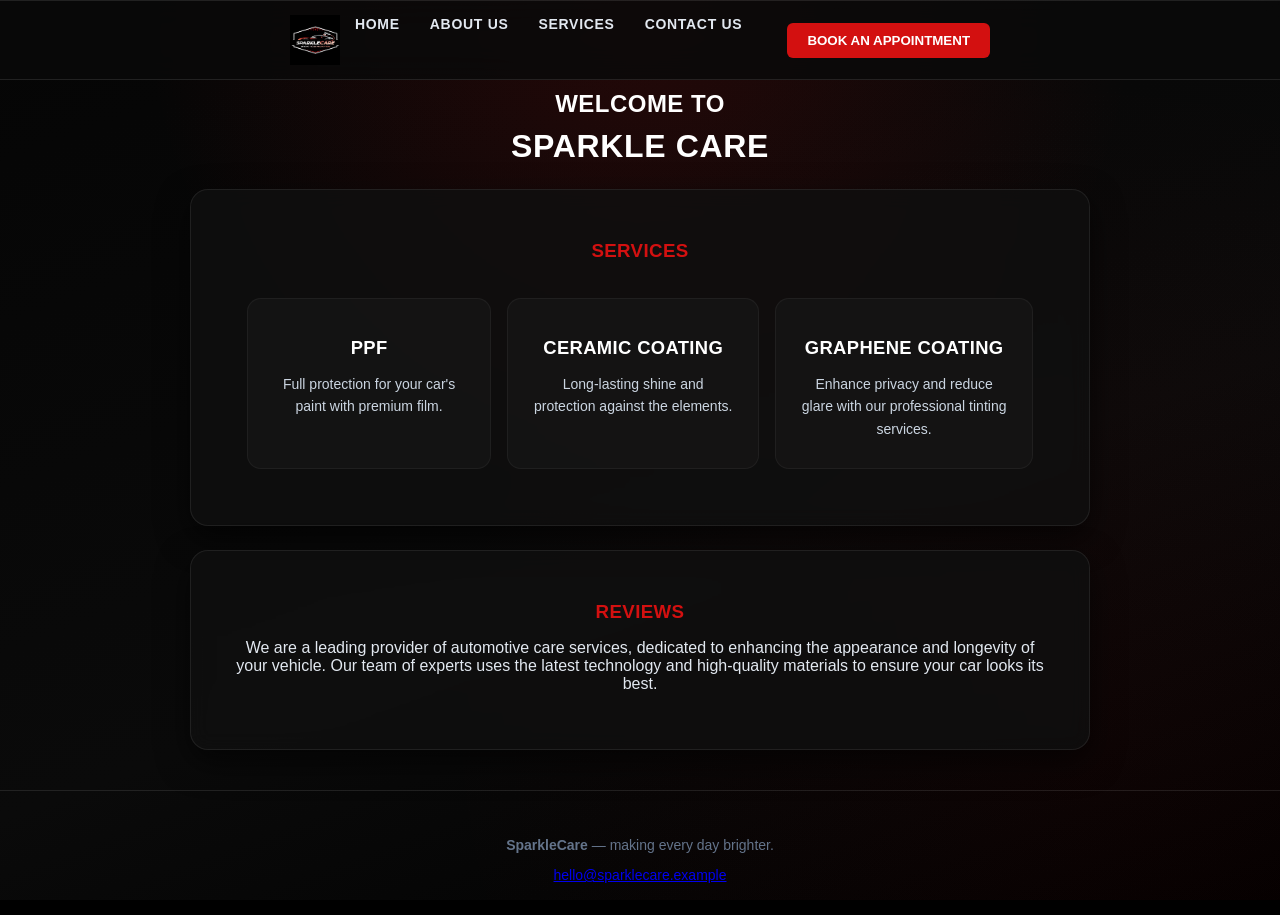
==== index.html @ bd1936d0 "Add all project files" ====
<html>
<head>
    <title>Home Page</title>     
    <link rel="stylesheet" href="home.css">   
</head>
<body>

    <NAV>
        <UL>
          <img src="logo.jpg" alt="Sparkle Care logo " class="logoheader">
            <LI><A HREF="HOME.HTML">Home</A></LI>
            <LI><A HREF="about.html">About Us</A></LI>
            <LI><A HREF="SERVICES.HTML">Services</A></LI>
            <LI><A HREF="CONTACT.HTML">Contact Us</A></LI>
        </UL>                 
         <button ><a href="BOOKING.HTML">Book an Appointment</a></button>
    </NAV>

    <DIV>
        <H2 >WELCOME TO </H2>
        <H1>SPARKLE CARE</H1>
    </DIV>

    <div class="services">
        <h3>SERVICES</h3>
        <table>
            <tr>
            <td>
                <h3>PPF</h3>
                <p>Full protection for your car's paint with premium film.<br></p>
            </td>
            <td>
                <h3>CERAMIC COATING</h3>
                <p>Long-lasting shine and protection against the elements.<br></p>
            </td>
            <td>
                <h3>GRAPHENE COATING</h3>
                <p>Enhance privacy and reduce glare with our professional tinting services.<br></p>
            </td>
        </tr>
        </table>
    </div>
    <div class="reviews">
     <h3>REVIEWS</h3>
       <p>We are a leading provider of automotive care services, dedicated to enhancing the appearance and longevity of your vehicle. Our team of experts uses the latest technology and high-quality materials to ensure your car looks its best.</p>
    </div>

 <footer id="contact">
    <div class="container footer-content">
      <p><strong>SparkleCare</strong> — making every day brighter.</p>
      
      <a href="mailto:hello@sparklecare.example">hello@sparklecare.example</a>
    </div>
  </footer>
</body>
</html>
---- home.css ----
/* ===== General Reset & Media Scaling ===== */
* {
    box-sizing: border-box;
}

body {
    margin: 0;
    font-family: 'Inter', Arial, Helvetica, sans-serif;
    color: #e2e8f0; 
    min-height: 100vh;
    position: relative;
    background: #000000; 
}

/* Deep black background with subtle crimson glow */
body::before {
    content: "";
    position: fixed;
    inset: 0;
    background:
        radial-gradient(circle at 50% 0%, rgba(211, 16, 16, 0.15), transparent 45%),
        radial-gradient(circle at 85% 80%, rgba(211, 16, 16, 0.05), transparent 50%),
        linear-gradient(160deg, #050505 0%, #0a0a0a 60%, #000000 100%);
    z-index: -1;
}

/* ===== Logo Header ===== */
.logo-header {
    text-align: center;
    padding: 20px 20px 10px;
    background: #000000;
}

.main-logo {
    max-width: 320px; /* Adjust size based on preference */
    height: auto;
    display: block;
    margin: 0 auto;
}
#logo {
    height: 44px;
    width: auto;
    display: block;
}
#logoheader {
    height: 25px;
    width: auto;
    display: block;
}
/* Enlarge & Center Main Imagery/Media Horizontally & Vertically */


.featured-reel {
    max-width: 450px;
    aspect-ratio: 9 / 16;
    padding: 0;
    background: transparent;
    box-shadow: none;
    border: none;
}

h1, h2, h3 {
    font-family: 'Oswald', Arial, Helvetica, sans-serif;
    letter-spacing: 0.02em;
    text-align: center;
    margin: 10px 0;
}

h1, h2 { color: #ffffff; }
h3 { color: #d31010; /* Crimson Red from Logo */ }

/* ===== Navigation Bar ===== */
nav {
    background: rgba(10, 10, 10, 0.85);
    backdrop-filter: blur(16px);
    -webkit-backdrop-filter: blur(16px);
    border-bottom: 1px solid rgba(255, 255, 255, 0.1);
    border-top: 1px solid rgba(255, 255, 255, 0.1);
    padding: 14px 28px;
    display: flex;
    align-items: center;
    justify-content: center;
    position: sticky;
    top: 0;
    z-index: 100;
}

nav ul {
    list-style-type: none;
    margin: 0;
    padding: 0;
    display: flex;
}

nav ul li { margin: 0 15px; }

nav ul li a {
    text-decoration: none;
    color: #e2e8f0;
    font-weight: 600;
    letter-spacing: 0.05em;
    text-transform: uppercase;
    font-size: 14px;
    transition: color 0.25s ease;
}

nav ul li a:hover { color: #d31010; }

nav button {
    margin-left: 30px;
    padding: 10px 20px;
    background-color: #d31010;
    color: #ffffff;
    border: none;
    border-radius: 6px;
    font-weight: bold;
    text-transform: uppercase;
    cursor: pointer;
    transition: all 0.3s ease;
}
nav button a { color: #ffffff; text-decoration: none; }
nav button:hover { background-color: #ff1a1a; transform: translateY(-1px); box-shadow: 0 4px 12px rgba(211, 16, 16, 0.4); }

/* ===== Hero ===== */
.hero {
    text-align: center;
    padding: 40px 20px 30px;
}

.eyebrow {
    text-transform: uppercase;
    letter-spacing: 0.15em;
    font-size: 13px;
    color: #d31010;
    font-weight: 700;
    margin-bottom: 6px;
}

.subtitle {
    max-width: 560px;
    margin: 12px auto 0;
    color: #94a3b8;
    line-height: 1.6;
}

.divider {
    width: 60px;
    height: 3px;
    background: #d31010;
    border-radius: 2px;
    margin-top: 20px;
}

/* ===== Shared Container Layout ===== */
.services, .reviews, .booking-form, .location-contact, .instagram {
    margin: 24px auto;
    padding: 40px;
    max-width: 900px;
    text-align: center;
    background: rgba(15, 15, 15, 0.8);
    backdrop-filter: blur(10px);
    -webkit-backdrop-filter: blur(10px);
    border: 1px solid rgba(255, 255, 255, 0.08);
    border-radius: 18px;
    box-shadow: 0 12px 32px rgba(0, 0, 0, 0.6);
}

/* ===== Services Table & Cards ===== */
table {
    width: 100%;
    margin: 20px auto 0;
    border-collapse: separate;
    border-spacing: 16px;
    text-align: center;
}

table td {
    padding: 28px 24px;
    border-radius: 14px;
    background: rgba(25, 25, 25, 0.6);
    border: 1px solid rgba(255, 255, 255, 0.05);
    max-width: 300px;
    vertical-align: top;
    transition: all 0.3s ease;
}

table td:hover {
    transform: translateY(-6px);
    box-shadow: 0 12px 28px rgba(211, 16, 16, 0.2);
    background: rgba(30, 30, 30, 0.9);
    border-color: rgba(211, 16, 16, 0.5);
}

table h3 {
    margin-bottom: 12px;
    color: #ffffff;
    font-size: 1.15rem;
}

table p {
    font-size: 14px;
    color: #cbd5e1;
    line-height: 1.6;
}

/* ===== Form UI ===== */
.booking-form form {
    max-width: 600px;
    margin: 24px auto 0;
    text-align: left;
}

.form-grid {
    display: grid;
    grid-template-columns: 1fr 1fr;
    gap: 20px;
}

.field-full { grid-column: 1 / -1; }

.booking-form label {
    font-weight: 600;
    color: #f8fafc;
    display: block;
    margin-bottom: 8px;
    font-size: 14px;
}

.required { color: #d31010; }

.booking-form input,
.booking-form select,
.booking-form textarea {
    width: 100%;
    padding: 12px 14px;
    border: 1px solid #334155;
    border-radius: 8px;
    background: #0f172a;
    color: #f8fafc;
    font-family: 'Inter', Arial, sans-serif;
    transition: all 0.2s ease;
}

.booking-form input::placeholder,
.booking-form textarea::placeholder {
    color: #64748b;
}

.booking-form input:focus,
.booking-form select:focus,
.booking-form textarea:focus {
    outline: none;
    border-color: #d31010;
    background: #000000;
    box-shadow: 0 0 0 3px rgba(211, 16, 16, 0.25);
}

.hint {
    font-size: 12px;
    color: #94a3b8;
    margin-top: 6px;
}

.booking-form button, .location-contact button {
    padding: 14px 28px;
    background: #d31010;
    border: none;
    border-radius: 8px;
    font-weight: 700;
    text-transform: uppercase;
    letter-spacing: 0.05em;
    color: #ffffff;
    cursor: pointer;
    transition: background-color 0.25s ease, transform 0.2s ease;
    width: 100%;
}

.booking-form button:hover, .location-contact button:hover {
    background-color: #ff1a1a;
    transform: translateY(-2px);
    box-shadow: 0 4px 12px rgba(211, 16, 16, 0.4);
}

/* ===== Location & Contact ===== */
.location-contact .action-buttons {
    display: flex;
    justify-content: center;
    flex-wrap: wrap;
    gap: 16px;
    margin-top: 24px;
}

.btn-link, .location-contact button {
    display: inline-block;
    width: auto;
    min-width: 160px;
}

.btn-link.secondary, .location-contact .secondary {
    background: transparent;
    color: #ffffff;
    border: 1px solid #d31010;
}

.btn-link.secondary:hover, .location-contact .secondary:hover {
    background: rgba(211, 16, 16, 0.1);
    color: #ffffff;
}

/* ===== Footer ===== */
footer {
    text-align: center;
    padding: 32px 24px;
    color: #64748b;
    font-size: 14px;
    border-top: 1px solid rgba(255, 255, 255, 0.1);
    margin-top: 40px;
}

/* ===== Responsive Mobile Scaling ===== */
@media (max-width: 640px) {
    .form-grid { grid-template-columns: 1fr; }
    table, table tbody, table tr, table td {
        display: block;
        width: 100%;
        max-width: none;
    }
    table td { margin-bottom: 16px; }
    .services, .reviews, .booking-form, .location-contact {
        margin: 16px;
        padding: 24px 18px;
    }
    nav { flex-direction: column; gap: 10px; }
    nav button { margin-left: 0; margin-top: 10px; }
}
.logoheader {
    height: 50px;
    width: auto;
    display: block;
}
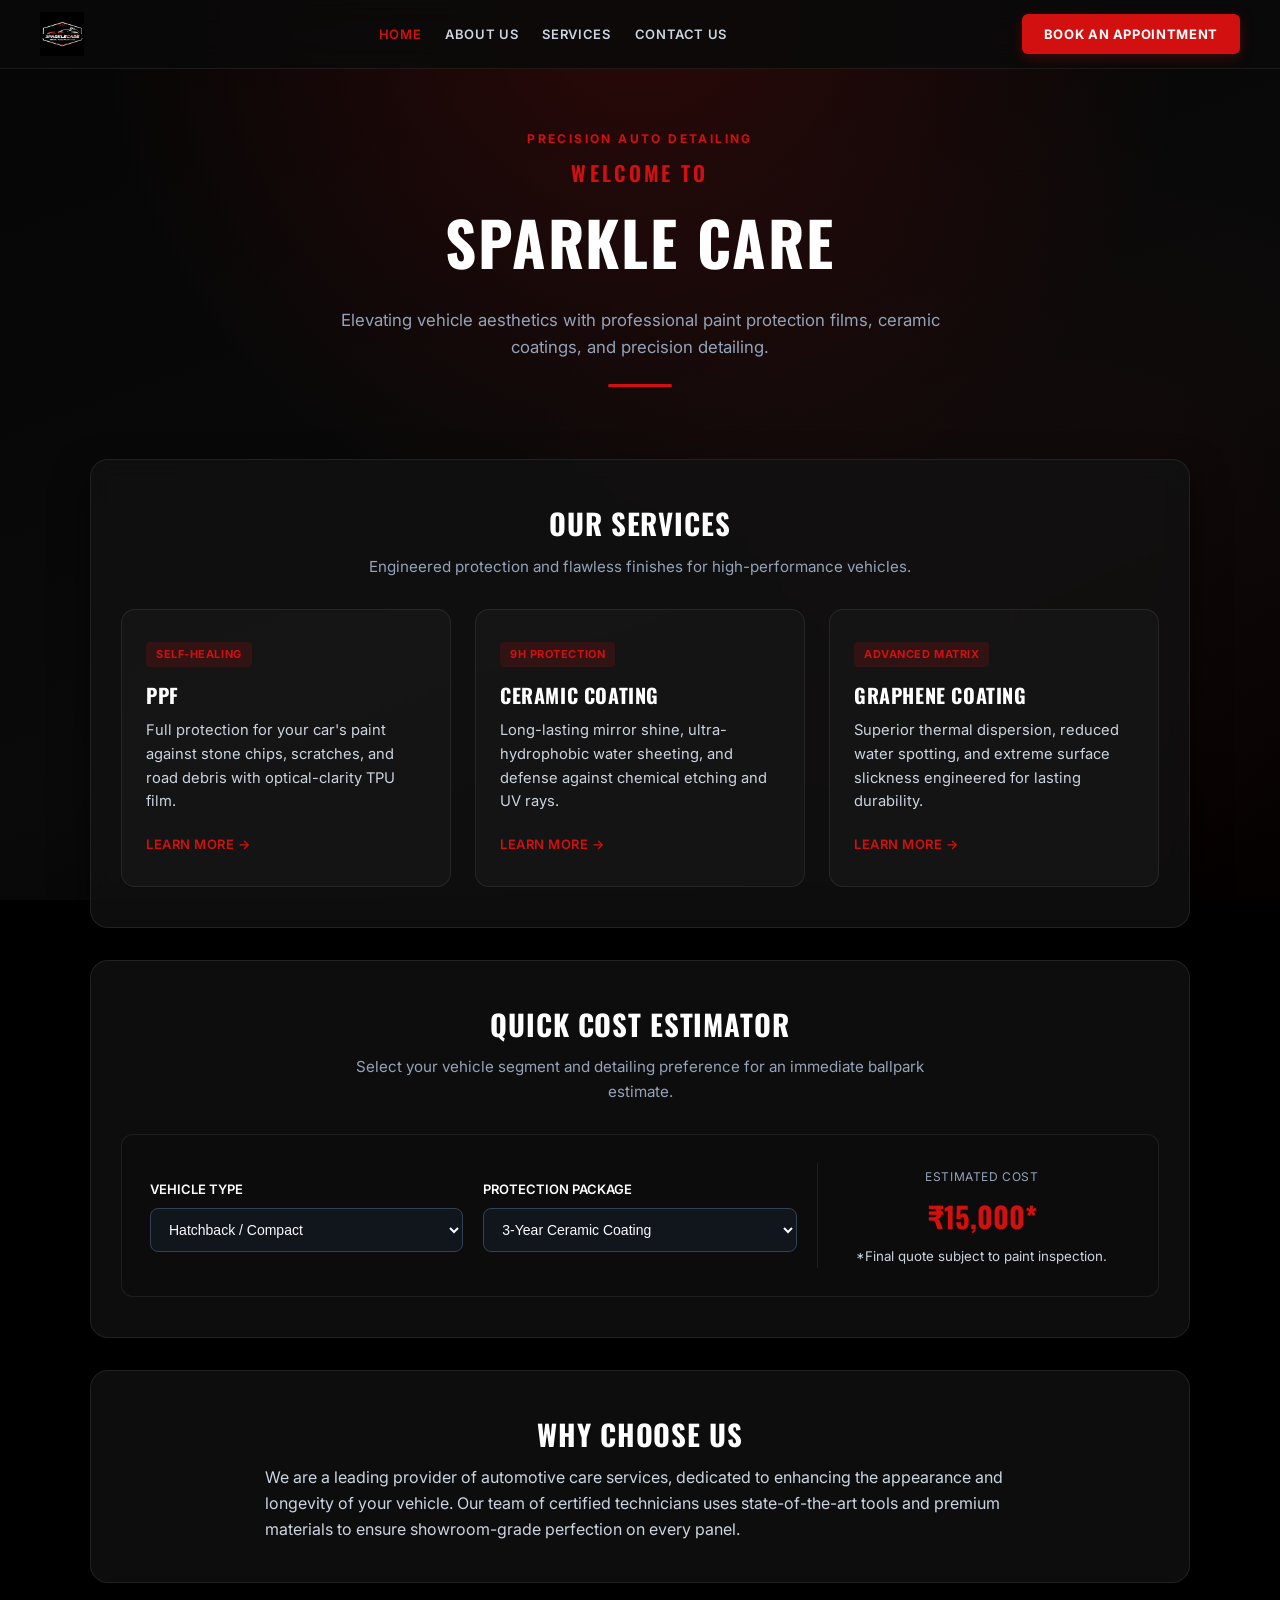
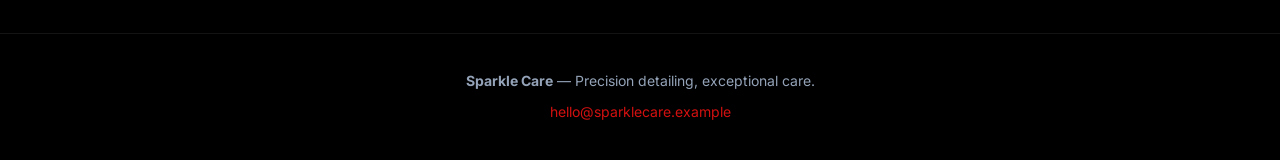
==== commit 03173d5e: "Force rebuild for index.html" ====
--- a/index.html
+++ b/index.html
@@ -1,56 +1,136 @@
-<html>
+<!DOCTYPE html>
+<html lang="en">
 <head>
-    <title>Home Page</title>     
+    <meta charset="UTF-8">
+    <meta name="viewport" content="width=device-width, initial-scale=1.0">
+    <title>Sparkle Care | Premium Auto Detailing Studio</title>     
+    <!-- Fonts -->
+    <link rel="preconnect" href="https://fonts.googleapis.com">
+    <link rel="preconnect" href="https://fonts.gstatic.com" crossorigin>
+    <link href="https://fonts.googleapis.com/css2?family=Inter:wght@400;600;700&family=Oswald:wght@500;700&display=swap" rel="stylesheet">
+    <!-- Main Stylesheet -->
     <link rel="stylesheet" href="home.css">   
 </head>
 <body>
 
-    <NAV>
-        <UL>
-          <img src="logo.jpg" alt="Sparkle Care logo " class="logoheader">
-            <LI><A HREF="HOME.HTML">Home</A></LI>
-            <LI><A HREF="about.html">About Us</A></LI>
-            <LI><A HREF="SERVICES.HTML">Services</A></LI>
-            <LI><A HREF="CONTACT.HTML">Contact Us</A></LI>
-        </UL>                 
-         <button ><a href="BOOKING.HTML">Book an Appointment</a></button>
-    </NAV>
+    <!-- Navigation Bar -->
+    <nav>
+        <div class="nav-container">
+            <a href="index.html" class="logo-link">
+                <img src="logo.jpg" alt="Sparkle Care Logo" class="logoheader">
+            </a>
 
-    <DIV>
-        <H2 >WELCOME TO </H2>
-        <H1>SPARKLE CARE</H1>
-    </DIV>
+            <ul class="nav-links">
+                <li><a href="index.html" class="active">Home</a></li>
+                <li><a href="about.html">About Us</a></li>
+                <li><a href="services.html">Services</a></li>
+                <li><a href="CONTACT.HTML">Contact Us</a></li>
+            </ul>                 
 
-    <div class="services">
-        <h3>SERVICES</h3>
-        <table>
-            <tr>
-            <td>
-                <h3>PPF</h3>
-                <p>Full protection for your car's paint with premium film.<br></p>
-            </td>
-            <td>
-                <h3>CERAMIC COATING</h3>
-                <p>Long-lasting shine and protection against the elements.<br></p>
-            </td>
-            <td>
-                <h3>GRAPHENE COATING</h3>
-                <p>Enhance privacy and reduce glare with our professional tinting services.<br></p>
-            </td>
-        </tr>
-        </table>
-    </div>
-    <div class="reviews">
-     <h3>REVIEWS</h3>
-       <p>We are a leading provider of automotive care services, dedicated to enhancing the appearance and longevity of your vehicle. Our team of experts uses the latest technology and high-quality materials to ensure your car looks its best.</p>
-    </div>
+            <a href="BOOKING.HTML" class="btn-primary">Book an Appointment</a>
+        </div>
+    </nav>
 
- <footer id="contact">
-    <div class="container footer-content">
-      <p><strong>SparkleCare</strong> — making every day brighter.</p>
-      
-      <a href="mailto:hello@sparklecare.example">hello@sparklecare.example</a>
-    </div>
-  </footer>
+    <!-- Hero Section -->
+    <header class="hero">
+        <p class="eyebrow">Precision Auto Detailing</p>
+        <h2>WELCOME TO</h2>
+        <h1>SPARKLE CARE</h1>
+        <p class="subtitle">Elevating vehicle aesthetics with professional paint protection films, ceramic coatings, and precision detailing.</p>
+        <div class="divider"></div>
+    </header>
+
+    <!-- Services Section -->
+    <section class="services">
+        <h3>OUR SERVICES</h3>
+        <p class="section-desc">Engineered protection and flawless finishes for high-performance vehicles.</p>
+        
+        <div class="services-grid">
+            <article class="service-card">
+                <span class="badge">Self-Healing</span>
+                <h4>PPF</h4>
+                <p>Full protection for your car's paint against stone chips, scratches, and road debris with optical-clarity TPU film.</p>
+                <a href="services.html" class="service-link">Learn More &rarr;</a>
+            </article>
+
+            <article class="service-card">
+                <span class="badge">9H Protection</span>
+                <h4>CERAMIC COATING</h4>
+                <p>Long-lasting mirror shine, ultra-hydrophobic water sheeting, and defense against chemical etching and UV rays.</p>
+                <a href="services.html" class="service-link">Learn More &rarr;</a>
+            </article>
+
+            <article class="service-card">
+                <span class="badge">Advanced Matrix</span>
+                <h4>GRAPHENE COATING</h4>
+                <p>Superior thermal dispersion, reduced water spotting, and extreme surface slickness engineered for lasting durability.</p>
+                <a href="services.html" class="service-link">Learn More &rarr;</a>
+            </article>
+        </div>
+    </section>
+
+    <!-- Dynamic Cost Estimator Widget -->
+    <section class="estimator-section">
+        <h3>QUICK COST ESTIMATOR</h3>
+        <p class="section-desc">Select your vehicle segment and detailing preference for an immediate ballpark estimate.</p>
+        
+        <div class="estimator-box">
+            <div class="estimator-field">
+                <label for="carSegment">Vehicle Type</label>
+                <select id="carSegment">
+                    <option value="1">Hatchback / Compact</option>
+                    <option value="1.2">Mid-Size Sedan</option>
+                    <option value="1.5">Compact SUV / Crossover</option>
+                    <option value="1.8">Full-Size Luxury SUV</option>
+                </select>
+            </div>
+
+            <div class="estimator-field">
+                <label for="packageSelect">Protection Package</label>
+                <select id="packageSelect">
+                    <option value="15000">3-Year Ceramic Coating</option>
+                    <option value="25000">5-Year Graphene Matrix</option>
+                    <option value="65000">Full Body TPU PPF</option>
+                </select>
+            </div>
+
+            <div class="estimator-result">
+                <span class="result-label">Estimated Cost</span>
+                <div class="result-price">₹<span id="calculatedPrice">15,000</span>*</div>
+                <small class="hint">*Final quote subject to paint inspection.</small>
+            </div>
+        </div>
+    </section>
+
+    <!-- Reviews / Highlight Section -->
+    <section class="reviews">
+        <h3>WHY CHOOSE US</h3>
+        <p class="reviews-body">We are a leading provider of automotive care services, dedicated to enhancing the appearance and longevity of your vehicle. Our team of certified technicians uses state-of-the-art tools and premium materials to ensure showroom-grade perfection on every panel.</p>
+    </section>
+
+    <!-- Footer -->
+    <footer id="contact">
+        <div class="footer-content">
+            <p><strong>Sparkle Care</strong> — Precision detailing, exceptional care.</p>
+            <a href="mailto:hello@sparklecare.example" class="footer-email">hello@sparklecare.example</a>
+        </div>
+    </footer>
+
+    <!-- Interactive Script for Calculator -->
+    <script>
+        const carSegment = document.getElementById('carSegment');
+        const packageSelect = document.getElementById('packageSelect');
+        const calculatedPrice = document.getElementById('calculatedPrice');
+
+        function updateEstimate() {
+            const multiplier = parseFloat(carSegment.value);
+            const basePrice = parseFloat(packageSelect.value);
+            const finalEstimate = Math.round(multiplier * basePrice);
+            calculatedPrice.textContent = finalEstimate.toLocaleString('en-IN');
+        }
+
+        carSegment.addEventListener('change', updateEstimate);
+        packageSelect.addEventListener('change', updateEstimate);
+    </script>
 </body>
-</html>
+</html>
--- a/home.css
+++ b/home.css
@@ -1,340 +1,372 @@
-/* ===== General Reset & Media Scaling ===== */
+/* ===== 1. CSS Custom Properties & Reset ===== */
+:root {
+    --primary-red: #d31010;
+    --primary-red-hover: #ff1a1a;
+    --red-glow: rgba(211, 16, 16, 0.25);
+    --bg-dark: #000000;
+    --card-surface: rgba(18, 18, 18, 0.75);
+    --border-glass: rgba(255, 255, 255, 0.08);
+    --text-pure: #ffffff;
+    --text-body: #cbd5e1;
+    --text-muted: #94a3b8;
+}
+
 * {
     box-sizing: border-box;
+    margin: 0;
+    padding: 0;
 }
 
 body {
-    margin: 0;
-    font-family: 'Inter', Arial, Helvetica, sans-serif;
-    color: #e2e8f0; 
+    font-family: 'Inter', -apple-system, BlinkMacSystemFont, 'Segoe UI', Roboto, sans-serif;
+    color: var(--text-body);
+    background-color: var(--bg-dark);
     min-height: 100vh;
     position: relative;
-    background: #000000; 
-}
-
-/* Deep black background with subtle crimson glow */
+    line-height: 1.6;
+    overflow-x: hidden;
+}
+
+/* Background Atmosphere */
 body::before {
     content: "";
     position: fixed;
     inset: 0;
     background:
-        radial-gradient(circle at 50% 0%, rgba(211, 16, 16, 0.15), transparent 45%),
-        radial-gradient(circle at 85% 80%, rgba(211, 16, 16, 0.05), transparent 50%),
+        radial-gradient(circle at 50% 0%, rgba(211, 16, 16, 0.18), transparent 50%),
+        radial-gradient(circle at 80% 70%, rgba(211, 16, 16, 0.06), transparent 45%),
         linear-gradient(160deg, #050505 0%, #0a0a0a 60%, #000000 100%);
     z-index: -1;
 }
 
-/* ===== Logo Header ===== */
-.logo-header {
-    text-align: center;
-    padding: 20px 20px 10px;
-    background: #000000;
-}
-
-.main-logo {
-    max-width: 320px; /* Adjust size based on preference */
-    height: auto;
-    display: block;
+/* ===== 2. Typography ===== */
+h1, h2, h3, h4 {
+    font-family: 'Oswald', sans-serif;
+    letter-spacing: 0.03em;
+    text-transform: uppercase;
+    text-align: center;
+}
+
+h1 {
+    font-size: clamp(2.2rem, 5vw, 3.8rem);
+    color: var(--text-pure);
+    margin: 4px 0 16px;
+    font-weight: 700;
+}
+
+h2 {
+    font-size: clamp(1rem, 2vw, 1.3rem);
+    color: var(--primary-red);
+    font-weight: 600;
+    letter-spacing: 0.15em;
+}
+
+h3 {
+    font-size: 1.8rem;
+    color: var(--text-pure);
+    margin-bottom: 8px;
+}
+
+h4 {
+    font-size: 1.25rem;
+    color: var(--text-pure);
+    margin: 12px 0 8px;
+}
+
+.section-desc {
+    text-align: center;
+    color: var(--text-muted);
+    font-size: 0.95rem;
+    max-width: 580px;
+    margin: 0 auto 30px;
+}
+
+/* ===== 3. Navigation Bar (Flexbox) ===== */
+nav {
+    background: rgba(10, 10, 10, 0.85);
+    backdrop-filter: blur(14px);
+    -webkit-backdrop-filter: blur(14px);
+    border-bottom: 1px solid var(--border-glass);
+    position: sticky;
+    top: 0;
+    z-index: 100;
+    padding: 12px 24px;
+}
+
+.nav-container {
+    max-width: 1200px;
     margin: 0 auto;
-}
-#logo {
+    display: flex;
+    align-items: center;
+    justify-content: space-between;
+}
+
+.logoheader {
     height: 44px;
     width: auto;
     display: block;
 }
-#logoheader {
-    height: 25px;
-    width: auto;
-    display: block;
-}
-/* Enlarge & Center Main Imagery/Media Horizontally & Vertically */
-
-
-.featured-reel {
-    max-width: 450px;
-    aspect-ratio: 9 / 16;
-    padding: 0;
-    background: transparent;
-    box-shadow: none;
-    border: none;
-}
-
-h1, h2, h3 {
-    font-family: 'Oswald', Arial, Helvetica, sans-serif;
-    letter-spacing: 0.02em;
-    text-align: center;
-    margin: 10px 0;
-}
-
-h1, h2 { color: #ffffff; }
-h3 { color: #d31010; /* Crimson Red from Logo */ }
-
-/* ===== Navigation Bar ===== */
-nav {
-    background: rgba(10, 10, 10, 0.85);
-    backdrop-filter: blur(16px);
-    -webkit-backdrop-filter: blur(16px);
-    border-bottom: 1px solid rgba(255, 255, 255, 0.1);
-    border-top: 1px solid rgba(255, 255, 255, 0.1);
-    padding: 14px 28px;
+
+.nav-links {
+    list-style: none;
     display: flex;
-    align-items: center;
-    justify-content: center;
-    position: sticky;
-    top: 0;
-    z-index: 100;
-}
-
-nav ul {
-    list-style-type: none;
-    margin: 0;
-    padding: 0;
-    display: flex;
-}
-
-nav ul li { margin: 0 15px; }
-
-nav ul li a {
+    gap: 24px;
+}
+
+.nav-links li a {
     text-decoration: none;
-    color: #e2e8f0;
+    color: var(--text-body);
     font-weight: 600;
     letter-spacing: 0.05em;
     text-transform: uppercase;
-    font-size: 14px;
+    font-size: 13px;
     transition: color 0.25s ease;
 }
 
-nav ul li a:hover { color: #d31010; }
-
-nav button {
-    margin-left: 30px;
-    padding: 10px 20px;
-    background-color: #d31010;
-    color: #ffffff;
-    border: none;
+.nav-links li a:hover,
+.nav-links li a.active {
+    color: var(--primary-red);
+}
+
+.btn-primary {
+    display: inline-block;
+    padding: 10px 22px;
+    background-color: var(--primary-red);
+    color: var(--text-pure);
+    text-decoration: none;
     border-radius: 6px;
-    font-weight: bold;
-    text-transform: uppercase;
-    cursor: pointer;
-    transition: all 0.3s ease;
-}
-nav button a { color: #ffffff; text-decoration: none; }
-nav button:hover { background-color: #ff1a1a; transform: translateY(-1px); box-shadow: 0 4px 12px rgba(211, 16, 16, 0.4); }
-
-/* ===== Hero ===== */
+    font-weight: 700;
+    font-size: 13px;
+    text-transform: uppercase;
+    letter-spacing: 0.05em;
+    transition: all 0.25s ease;
+    box-shadow: 0 4px 14px var(--red-glow);
+}
+
+.btn-primary:hover {
+    background-color: var(--primary-red-hover);
+    transform: translateY(-2px);
+    box-shadow: 0 6px 20px rgba(211, 16, 16, 0.45);
+}
+
+/* ===== 4. Hero Section ===== */
 .hero {
     text-align: center;
-    padding: 40px 20px 30px;
+    padding: 60px 20px 40px;
 }
 
 .eyebrow {
     text-transform: uppercase;
-    letter-spacing: 0.15em;
+    letter-spacing: 0.2em;
+    font-size: 12px;
+    color: var(--primary-red);
+    font-weight: 700;
+    margin-bottom: 8px;
+}
+
+.subtitle {
+    max-width: 600px;
+    margin: 0 auto;
+    color: var(--text-muted);
+    font-size: 1.05rem;
+}
+
+.divider {
+    width: 64px;
+    height: 3px;
+    background: var(--primary-red);
+    border-radius: 2px;
+    margin: 24px auto 0;
+}
+
+/* ===== 5. Modern Services Grid ===== */
+.services, .reviews, .estimator-section {
+    margin: 32px auto;
+    padding: 40px 30px;
+    max-width: 1100px;
+    background: var(--card-surface);
+    backdrop-filter: blur(12px);
+    -webkit-backdrop-filter: blur(12px);
+    border: 1px solid var(--border-glass);
+    border-radius: 18px;
+    box-shadow: 0 16px 36px rgba(0, 0, 0, 0.6);
+}
+
+.services-grid {
+    display: grid;
+    grid-template-columns: repeat(auto-fit, minmax(280px, 1fr));
+    gap: 24px;
+}
+
+.service-card {
+    background: rgba(26, 26, 26, 0.6);
+    border: 1px solid var(--border-glass);
+    border-radius: 14px;
+    padding: 32px 24px;
+    display: flex;
+    flex-direction: column;
+    justify-content: space-between;
+    align-items: flex-start;
+    text-align: left;
+    transition: transform 0.3s ease, border-color 0.3s ease, box-shadow 0.3s ease;
+}
+
+.service-card:hover {
+    transform: translateY(-6px);
+    border-color: rgba(211, 16, 16, 0.5);
+    box-shadow: 0 12px 28px var(--red-glow);
+    background: rgba(30, 30, 30, 0.85);
+}
+
+.service-card p {
+    font-size: 0.92rem;
+    color: var(--text-body);
+    margin-bottom: 20px;
+}
+
+.badge {
+    font-size: 11px;
+    font-weight: 700;
+    text-transform: uppercase;
+    background: rgba(211, 16, 16, 0.15);
+    color: var(--primary-red);
+    padding: 4px 10px;
+    border-radius: 4px;
+    letter-spacing: 0.05em;
+}
+
+.service-link {
+    color: var(--primary-red);
+    text-decoration: none;
+    font-weight: 600;
     font-size: 13px;
-    color: #d31010;
-    font-weight: 700;
-    margin-bottom: 6px;
-}
-
-.subtitle {
-    max-width: 560px;
-    margin: 12px auto 0;
-    color: #94a3b8;
-    line-height: 1.6;
-}
-
-.divider {
-    width: 60px;
-    height: 3px;
-    background: #d31010;
-    border-radius: 2px;
-    margin-top: 20px;
-}
-
-/* ===== Shared Container Layout ===== */
-.services, .reviews, .booking-form, .location-contact, .instagram {
-    margin: 24px auto;
-    padding: 40px;
-    max-width: 900px;
-    text-align: center;
-    background: rgba(15, 15, 15, 0.8);
-    backdrop-filter: blur(10px);
-    -webkit-backdrop-filter: blur(10px);
-    border: 1px solid rgba(255, 255, 255, 0.08);
-    border-radius: 18px;
-    box-shadow: 0 12px 32px rgba(0, 0, 0, 0.6);
-}
-
-/* ===== Services Table & Cards ===== */
-table {
-    width: 100%;
-    margin: 20px auto 0;
-    border-collapse: separate;
-    border-spacing: 16px;
-    text-align: center;
-}
-
-table td {
-    padding: 28px 24px;
-    border-radius: 14px;
-    background: rgba(25, 25, 25, 0.6);
-    border: 1px solid rgba(255, 255, 255, 0.05);
-    max-width: 300px;
-    vertical-align: top;
-    transition: all 0.3s ease;
-}
-
-table td:hover {
-    transform: translateY(-6px);
-    box-shadow: 0 12px 28px rgba(211, 16, 16, 0.2);
-    background: rgba(30, 30, 30, 0.9);
-    border-color: rgba(211, 16, 16, 0.5);
-}
-
-table h3 {
-    margin-bottom: 12px;
-    color: #ffffff;
-    font-size: 1.15rem;
-}
-
-table p {
-    font-size: 14px;
-    color: #cbd5e1;
-    line-height: 1.6;
-}
-
-/* ===== Form UI ===== */
-.booking-form form {
-    max-width: 600px;
-    margin: 24px auto 0;
-    text-align: left;
-}
-
-.form-grid {
+    letter-spacing: 0.04em;
+    text-transform: uppercase;
+    transition: color 0.2s ease;
+}
+
+.service-link:hover {
+    color: var(--primary-red-hover);
+}
+
+/* ===== 6. Dynamic Estimator Box ===== */
+.estimator-box {
     display: grid;
-    grid-template-columns: 1fr 1fr;
+    grid-template-columns: 1fr 1fr 1fr;
     gap: 20px;
-}
-
-.field-full { grid-column: 1 / -1; }
-
-.booking-form label {
+    align-items: center;
+    background: rgba(12, 12, 12, 0.6);
+    padding: 28px;
+    border-radius: 12px;
+    border: 1px solid var(--border-glass);
+}
+
+.estimator-field label {
+    display: block;
+    font-size: 13px;
     font-weight: 600;
-    color: #f8fafc;
-    display: block;
+    text-transform: uppercase;
     margin-bottom: 8px;
-    font-size: 14px;
-}
-
-.required { color: #d31010; }
-
-.booking-form input,
-.booking-form select,
-.booking-form textarea {
+    color: var(--text-pure);
+}
+
+.estimator-field select {
     width: 100%;
     padding: 12px 14px;
+    background: #11151c;
     border: 1px solid #334155;
     border-radius: 8px;
-    background: #0f172a;
     color: #f8fafc;
-    font-family: 'Inter', Arial, sans-serif;
-    transition: all 0.2s ease;
-}
-
-.booking-form input::placeholder,
-.booking-form textarea::placeholder {
-    color: #64748b;
-}
-
-.booking-form input:focus,
-.booking-form select:focus,
-.booking-form textarea:focus {
+    font-size: 14px;
     outline: none;
-    border-color: #d31010;
-    background: #000000;
-    box-shadow: 0 0 0 3px rgba(211, 16, 16, 0.25);
-}
-
-.hint {
+    cursor: pointer;
+    transition: border-color 0.2s ease;
+}
+
+.estimator-field select:focus {
+    border-color: var(--primary-red);
+    box-shadow: 0 0 0 3px var(--red-glow);
+}
+
+.estimator-result {
+    text-align: center;
+    border-left: 1px solid var(--border-glass);
+    padding-left: 16px;
+}
+
+.result-label {
     font-size: 12px;
-    color: #94a3b8;
-    margin-top: 6px;
-}
-
-.booking-form button, .location-contact button {
-    padding: 14px 28px;
-    background: #d31010;
-    border: none;
-    border-radius: 8px;
-    font-weight: 700;
-    text-transform: uppercase;
+    text-transform: uppercase;
+    color: var(--text-muted);
     letter-spacing: 0.05em;
-    color: #ffffff;
-    cursor: pointer;
-    transition: background-color 0.25s ease, transform 0.2s ease;
-    width: 100%;
-}
-
-.booking-form button:hover, .location-contact button:hover {
-    background-color: #ff1a1a;
-    transform: translateY(-2px);
-    box-shadow: 0 4px 12px rgba(211, 16, 16, 0.4);
-}
-
-/* ===== Location & Contact ===== */
-.location-contact .action-buttons {
-    display: flex;
-    justify-content: center;
-    flex-wrap: wrap;
-    gap: 16px;
-    margin-top: 24px;
-}
-
-.btn-link, .location-contact button {
-    display: inline-block;
-    width: auto;
-    min-width: 160px;
-}
-
-.btn-link.secondary, .location-contact .secondary {
-    background: transparent;
-    color: #ffffff;
-    border: 1px solid #d31010;
-}
-
-.btn-link.secondary:hover, .location-contact .secondary:hover {
-    background: rgba(211, 16, 16, 0.1);
-    color: #ffffff;
-}
-
-/* ===== Footer ===== */
+}
+
+.result-price {
+    font-size: 1.8rem;
+    font-weight: 700;
+    font-family: 'Oswald', sans-serif;
+    color: var(--primary-red);
+    margin: 4px 0;
+}
+
+/* ===== 7. Reviews & Footer ===== */
+.reviews-body {
+    max-width: 750px;
+    margin: 0 auto;
+    font-size: 1rem;
+    color: var(--text-body);
+}
+
 footer {
     text-align: center;
-    padding: 32px 24px;
-    color: #64748b;
+    padding: 36px 20px;
+    border-top: 1px solid var(--border-glass);
+    margin-top: 50px;
+}
+
+.footer-content p {
+    color: var(--text-muted);
     font-size: 14px;
-    border-top: 1px solid rgba(255, 255, 255, 0.1);
-    margin-top: 40px;
-}
-
-/* ===== Responsive Mobile Scaling ===== */
-@media (max-width: 640px) {
-    .form-grid { grid-template-columns: 1fr; }
-    table, table tbody, table tr, table td {
-        display: block;
-        width: 100%;
-        max-width: none;
-    }
-    table td { margin-bottom: 16px; }
-    .services, .reviews, .booking-form, .location-contact {
-        margin: 16px;
+    margin-bottom: 6px;
+}
+
+.footer-email {
+    color: var(--primary-red);
+    text-decoration: none;
+    font-size: 14px;
+    transition: color 0.2s ease;
+}
+
+.footer-email:hover {
+    color: var(--primary-red-hover);
+    text-decoration: underline;
+}
+
+/* ===== 8. Responsive Breakpoints ===== */
+@media (max-width: 820px) {
+    .nav-container {
+        flex-direction: column;
+        gap: 16px;
+    }
+    .estimator-box {
+        grid-template-columns: 1fr;
+    }
+    .estimator-result {
+        border-left: none;
+        border-top: 1px solid var(--border-glass);
+        padding-top: 18px;
+        padding-left: 0;
+    }
+}
+
+@media (max-width: 500px) {
+    .nav-links {
+        flex-wrap: wrap;
+        justify-content: center;
+        gap: 14px;
+    }
+    .services, .reviews, .estimator-section {
+        margin: 16px 12px;
         padding: 24px 18px;
     }
-    nav { flex-direction: column; gap: 10px; }
-    nav button { margin-left: 0; margin-top: 10px; }
-}
-.logoheader {
-    height: 50px;
-    width: auto;
-    display: block;
 }
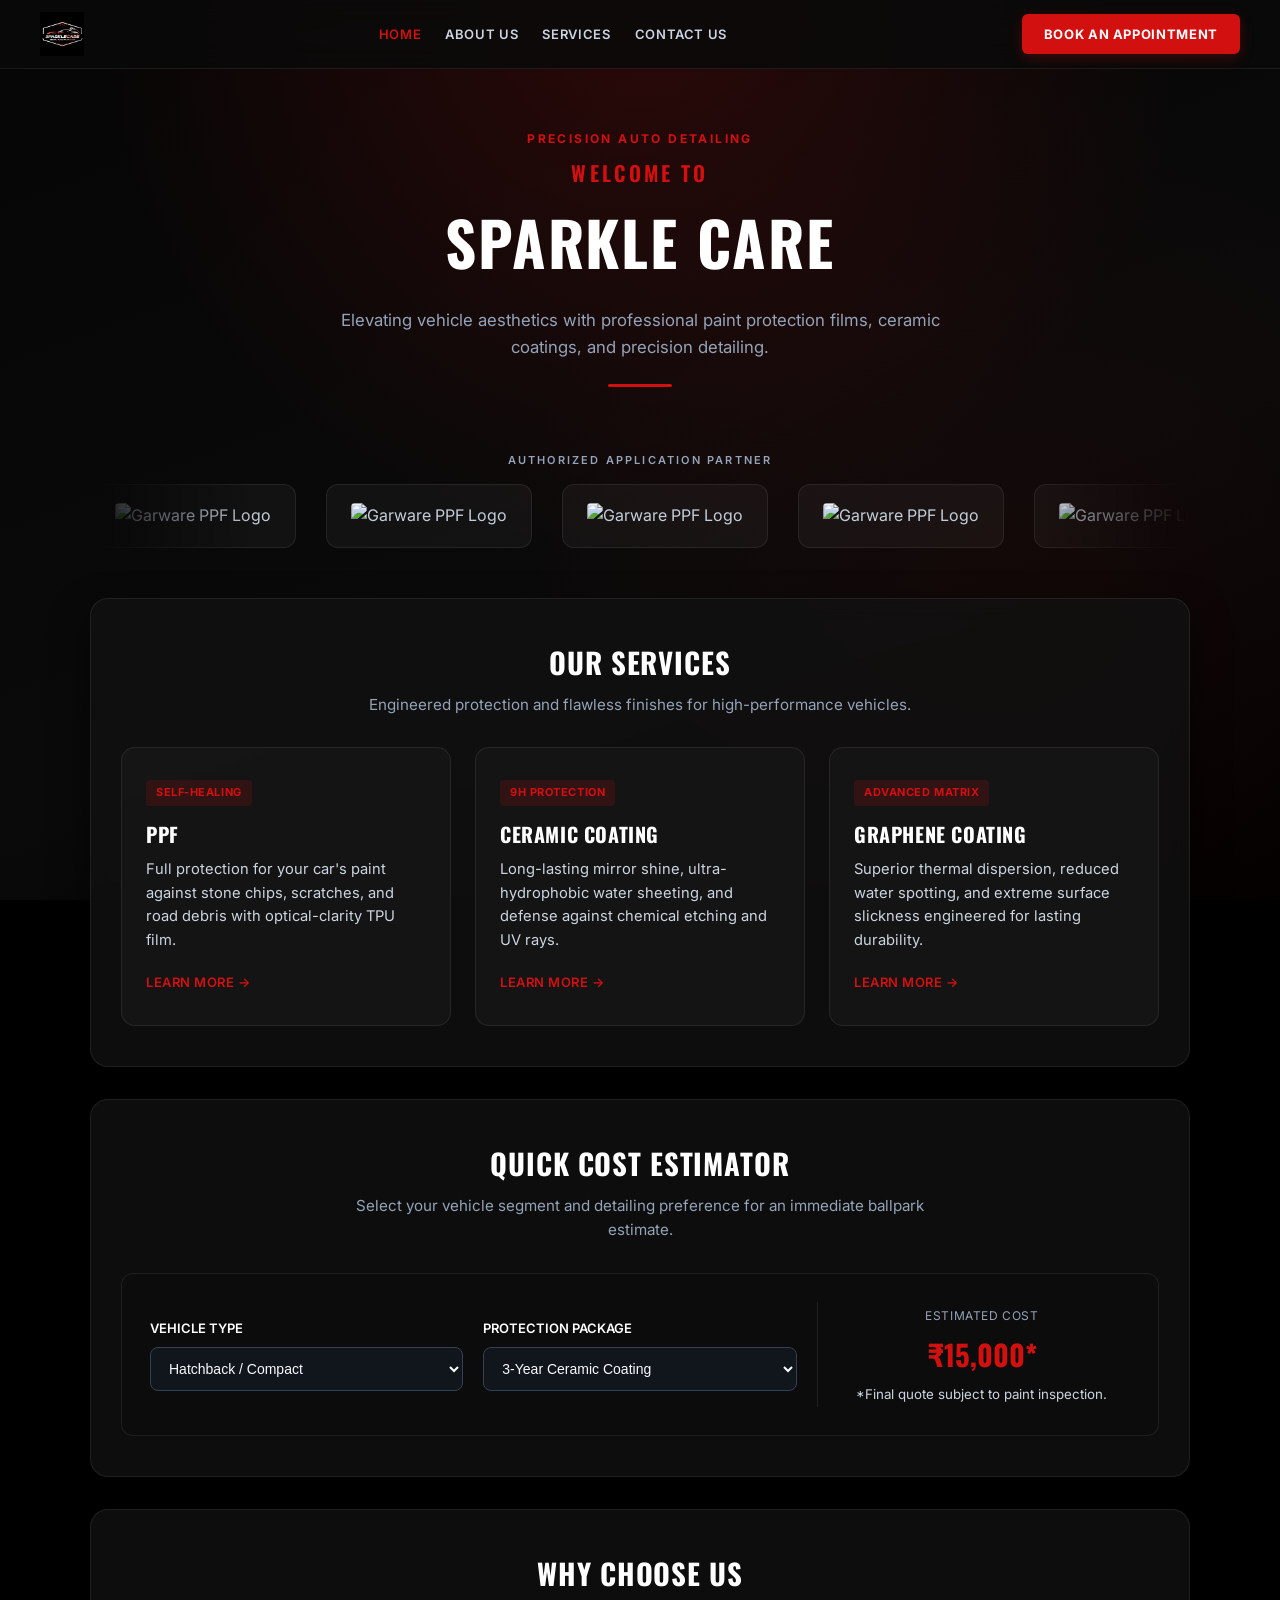
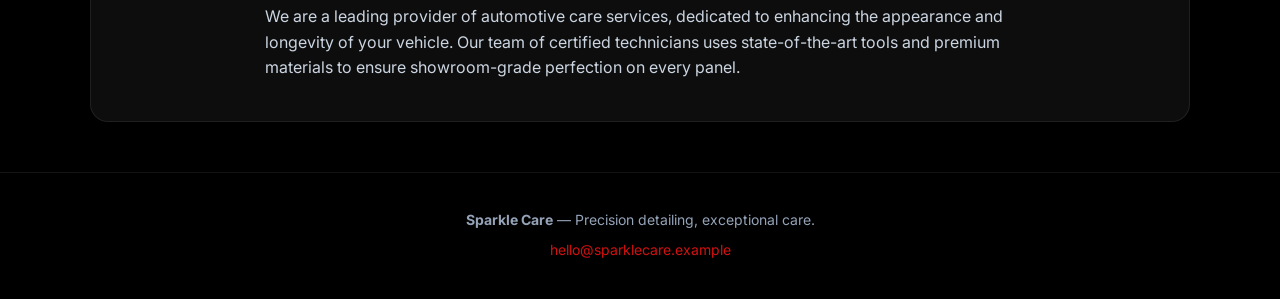
==== commit 92362222: "Force rebuild for index.html" ====
--- a/index.html
+++ b/index.html
@@ -40,7 +40,43 @@
         <div class="divider"></div>
     </header>
 
-    <!-- Services Section -->
+    <!-- Authorized Partner Rolling Marquee -->
+    <section class="partners-marquee-section">
+        <p class="marquee-label">Authorized Application Partner</p>
+        <div class="marquee-track-wrapper">
+            <div class="marquee-track">
+                <!-- Primary Set -->
+                <div class="partner-item">
+                    <img src="https://cdn.shopify.com/s/files/1/0607/8565/5942/files/dI64DeOJ-Garware_Logo_1920x1080_b6b734bd-6db9-4dd2-bfc1-8cc5eaac788c.jpg?v=1744344949" alt="Garware PPF Logo">
+                </div>
+                <div class="partner-item">
+                    <img src="https://cdn.shopify.com/s/files/1/0607/8565/5942/files/dI64DeOJ-Garware_Logo_1920x1080_b6b734bd-6db9-4dd2-bfc1-8cc5eaac788c.jpg?v=1744344949" alt="Garware PPF Logo">
+                </div>
+                <div class="partner-item">
+                    <img src="https://cdn.shopify.com/s/files/1/0607/8565/5942/files/dI64DeOJ-Garware_Logo_1920x1080_b6b734bd-6db9-4dd2-bfc1-8cc5eaac788c.jpg?v=1744344949" alt="Garware PPF Logo">
+                </div>
+                <div class="partner-item">
+                    <img src="https://cdn.shopify.com/s/files/1/0607/8565/5942/files/dI64DeOJ-Garware_Logo_1920x1080_b6b734bd-6db9-4dd2-bfc1-8cc5eaac788c.jpg?v=1744344949" alt="Garware PPF Logo">
+                </div>
+
+                <!-- Duplicate Set for Seamless Rolling Loop -->
+                <div class="partner-item" aria-hidden="true">
+                    <img src="https://cdn.shopify.com/s/files/1/0607/8565/5942/files/dI64DeOJ-Garware_Logo_1920x1080_b6b734bd-6db9-4dd2-bfc1-8cc5eaac788c.jpg?v=1744344949" alt="Garware PPF Logo">
+                </div>
+                <div class="partner-item" aria-hidden="true">
+                    <img src="https://cdn.shopify.com/s/files/1/0607/8565/5942/files/dI64DeOJ-Garware_Logo_1920x1080_b6b734bd-6db9-4dd2-bfc1-8cc5eaac788c.jpg?v=1744344949" alt="Garware PPF Logo">
+                </div>
+                <div class="partner-item" aria-hidden="true">
+                    <img src="https://cdn.shopify.com/s/files/1/0607/8565/5942/files/dI64DeOJ-Garware_Logo_1920x1080_b6b734bd-6db9-4dd2-bfc1-8cc5eaac788c.jpg?v=1744344949" alt="Garware PPF Logo">
+                </div>
+                <div class="partner-item" aria-hidden="true">
+                    <img src="https://cdn.shopify.com/s/files/1/0607/8565/5942/files/dI64DeOJ-Garware_Logo_1920x1080_b6b734bd-6db9-4dd2-bfc1-8cc5eaac788c.jpg?v=1744344949" alt="Garware PPF Logo">
+                </div>
+            </div>
+        </div>
+    </section>
+
+    <!-- Services Grid -->
     <section class="services">
         <h3>OUR SERVICES</h3>
         <p class="section-desc">Engineered protection and flawless finishes for high-performance vehicles.</p>
--- a/home.css
+++ b/home.css
@@ -179,7 +179,81 @@
     margin: 24px auto 0;
 }
 
-/* ===== 5. Modern Services Grid ===== */
+/* ===== 5. Brand Partner Infinite Rolling Marquee ===== */
+.partners-marquee-section {
+    width: 100%;
+    max-width: 1100px;
+    margin: 10px auto 35px;
+    padding: 15px 0;
+    overflow: hidden;
+    position: relative;
+    text-align: center;
+}
+
+.marquee-label {
+    font-size: 11px;
+    text-transform: uppercase;
+    letter-spacing: 0.2em;
+    color: var(--text-muted);
+    margin-bottom: 14px;
+    font-weight: 600;
+}
+
+.marquee-track-wrapper {
+    width: 100%;
+    overflow: hidden;
+    position: relative;
+    mask-image: linear-gradient(to right, transparent 0%, black 15%, black 85%, transparent 100%);
+    -webkit-mask-image: linear-gradient(to right, transparent 0%, black 15%, black 85%, transparent 100%);
+}
+
+.marquee-track {
+    display: flex;
+    width: max-content;
+    gap: 30px;
+    animation: rollingLoop 18s linear infinite;
+}
+
+.marquee-track:hover {
+    animation-play-state: paused;
+}
+
+.partner-item {
+    display: flex;
+    align-items: center;
+    justify-content: center;
+    background: rgba(255, 255, 255, 0.04);
+    border: 1px solid var(--border-glass);
+    border-radius: 12px;
+    padding: 8px 24px;
+    min-width: 200px;
+    height: 64px;
+    transition: border-color 0.3s ease, transform 0.3s ease;
+}
+
+.partner-item:hover {
+    border-color: var(--primary-red);
+    transform: translateY(-2px);
+}
+
+.partner-item img {
+    max-height: 44px;
+    width: auto;
+    object-fit: contain;
+    filter: brightness(0.95) contrast(1.05);
+    border-radius: 4px;
+}
+
+@keyframes rollingLoop {
+    0% {
+        transform: translateX(0);
+    }
+    100% {
+        transform: translateX(calc(-50% - 15px));
+    }
+}
+
+/* ===== 6. Modern Services Grid ===== */
 .services, .reviews, .estimator-section {
     margin: 32px auto;
     padding: 40px 30px;
@@ -249,7 +323,7 @@
     color: var(--primary-red-hover);
 }
 
-/* ===== 6. Dynamic Estimator Box ===== */
+/* ===== 7. Dynamic Estimator Box ===== */
 .estimator-box {
     display: grid;
     grid-template-columns: 1fr 1fr 1fr;
@@ -309,7 +383,7 @@
     margin: 4px 0;
 }
 
-/* ===== 7. Reviews & Footer ===== */
+/* ===== 8. Reviews & Footer ===== */
 .reviews-body {
     max-width: 750px;
     margin: 0 auto;
@@ -342,7 +416,7 @@
     text-decoration: underline;
 }
 
-/* ===== 8. Responsive Breakpoints ===== */
+/* ===== 9. Responsive Breakpoints ===== */
 @media (max-width: 820px) {
     .nav-container {
         flex-direction: column;
